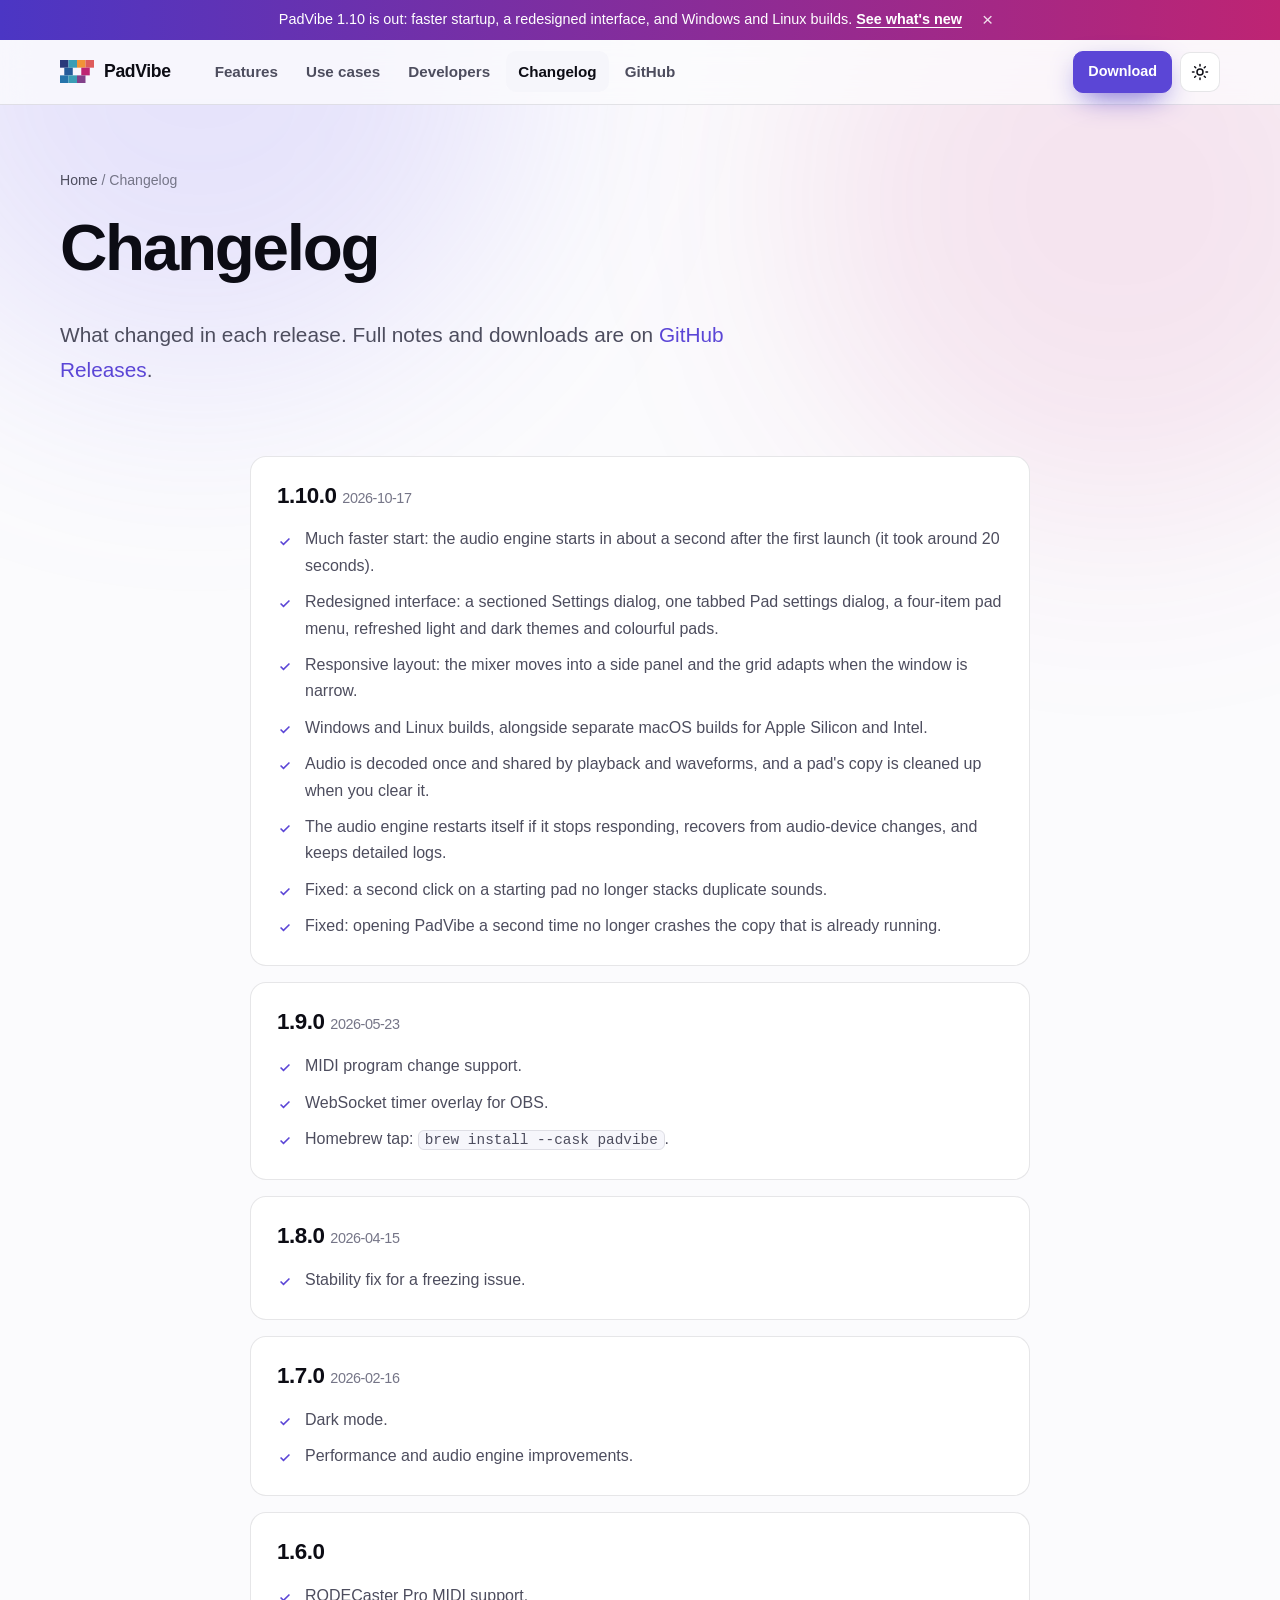
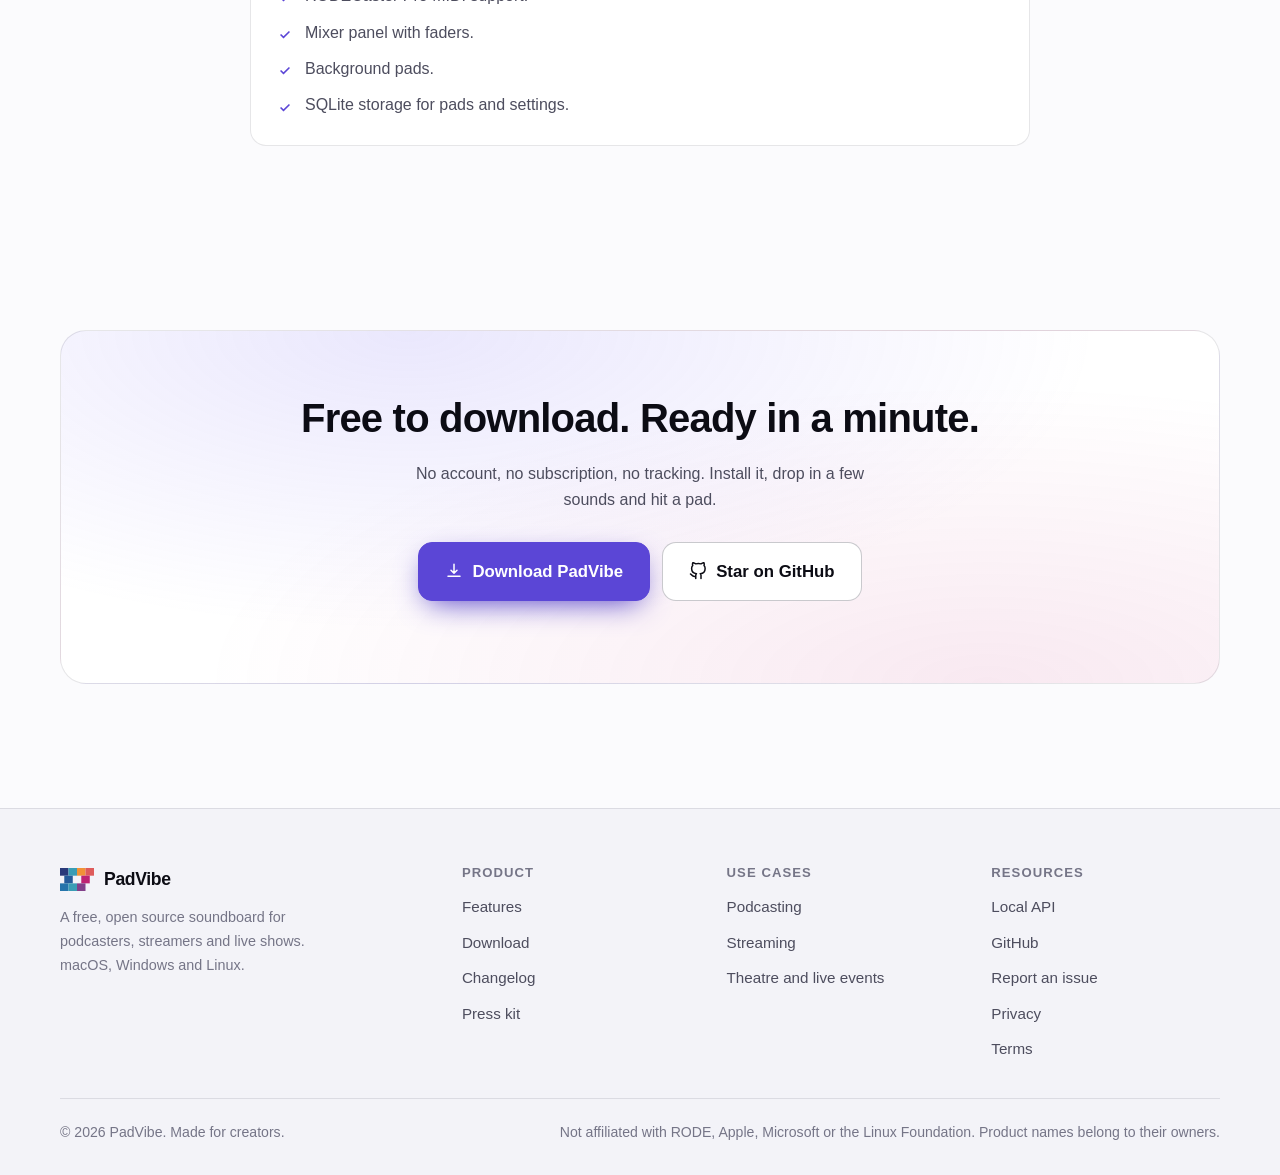
==== changelog/index.html @ 79943503 "feat: rebuild the website to match the app, with SEO, structured data and a launch kit Site - 13 rea" ====
<!doctype html>
<html lang="en" data-theme="dark">
<head>
<meta charset="utf-8">
<meta name="viewport" content="width=device-width, initial-scale=1">
<title>PadVibe Changelog: Release Notes &amp; What&#x27;s New</title>
<meta name="description" content="Release notes for PadVibe: what is new in 1.10 and earlier versions of the free soundboard.">
<meta name="robots" content="index, follow, max-image-preview:large">
<link rel="canonical" href="https://padvibe.pro26.in/changelog/">
<meta name="theme-color" content="#09090b">
<meta name="color-scheme" content="dark light">
<link rel="icon" href="/favicon.ico" sizes="48x48">
<link rel="icon" href="/assets/icons/favicon.svg" type="image/svg+xml">
<link rel="apple-touch-icon" href="/assets/icons/apple-touch-icon.png">
<link rel="manifest" href="/manifest.webmanifest">
<meta property="og:type" content="website">
<meta property="og:site_name" content="PadVibe">
<meta property="og:title" content="PadVibe Changelog: Release Notes &amp; What&#x27;s New">
<meta property="og:description" content="Release notes for PadVibe: what is new in 1.10 and earlier versions of the free soundboard.">
<meta property="og:url" content="https://padvibe.pro26.in/changelog/">
<meta property="og:image" content="https://padvibe.pro26.in/assets/og/default.png">
<meta property="og:image:width" content="1200">
<meta property="og:image:height" content="630">
<meta property="og:image:alt" content="PadVibe: colourful sound pads, mixer faders and level meters">
<meta property="og:locale" content="en_US">
<meta name="twitter:card" content="summary_large_image">
<meta name="twitter:title" content="PadVibe Changelog: Release Notes &amp; What&#x27;s New">
<meta name="twitter:description" content="Release notes for PadVibe: what is new in 1.10 and earlier versions of the free soundboard.">
<meta name="twitter:image" content="https://padvibe.pro26.in/assets/og/default.png">
<script>(function(){var t=null;try{t=localStorage.getItem('pv-theme')}catch(e){}if(!t){t=window.matchMedia&&window.matchMedia('(prefers-color-scheme: light)').matches?'light':'dark'}document.documentElement.setAttribute('data-theme',t)})()</script>
<link rel="preload" href="/assets/site.dc52f754ee.css" as="style">
<link rel="stylesheet" href="/assets/site.dc52f754ee.css">
<script type="application/ld+json">{"@context":"https://schema.org","@type":"BreadcrumbList","itemListElement":[{"@type":"ListItem","position":1,"name":"Home","item":"https://padvibe.pro26.in/"},{"@type":"ListItem","position":2,"name":"Changelog","item":"https://padvibe.pro26.in/changelog/"}]}</script>
</head>
<body>
<div class="glow" aria-hidden="true"></div>
<a class="skip" href="#main">Skip to content</a>
<div class="announce" id="announce" data-id="1.10"><div class="container"><span><span class="long">PadVibe 1.10 is out: faster startup, a redesigned interface, and Windows and Linux builds.</span><span class="short">PadVibe 1.10 is out.</span> <a href="/changelog/">See what's new</a></span><button type="button" aria-label="Dismiss announcement">&times;</button></div></div>
<header class="site-header"><div class="container">
<a class="brand" href="/" aria-label="PadVibe home"><img src="/assets/icons/logo-mark.svg" width="34" height="23" alt="">PadVibe</a>
<nav class="nav" id="nav" aria-label="Main" data-open="false"><a href="/features/">Features</a><a href="/use-cases/">Use cases</a><a href="/developers/">Developers</a><a href="/changelog/" aria-current="page">Changelog</a><a href="https://github.com/shabeer-wms/padvibe" rel="noopener">GitHub</a></nav>
<div class="header-actions">
<a class="btn btn-primary btn-sm" href="/download/">Download</a>
<button class="icon-btn" id="theme-toggle" type="button" aria-label="Toggle light and dark theme"><svg viewBox="0 0 24 24" width="18" height="18" fill="none" stroke="currentColor" stroke-width="2" stroke-linecap="round" stroke-linejoin="round" aria-hidden="true"><circle cx="12" cy="12" r="4"/><path d="M12 2v2m0 16v2M4.900 4.900l1.400 1.400m11.400 11.400 1.400 1.400M2 12h2m16 0h2M4.900 19.100l1.400-1.400M17.700 6.300l1.400-1.400"/></svg></button>
<button class="icon-btn menu-btn" id="menu-btn" type="button" aria-label="Menu" aria-expanded="false" aria-controls="nav"><svg viewBox="0 0 24 24" width="18" height="18" fill="none" stroke="currentColor" stroke-width="2" stroke-linecap="round" stroke-linejoin="round" aria-hidden="true"><path d="M4 6h16M4 12h16M4 18h16"/></svg></button>
</div></div></header>
<main id="main">
<section class="page-hero"><div class="container"><nav class="crumbs" aria-label="Breadcrumb"><a href="/">Home</a> / <span>Changelog</span></nav>
<h1>Changelog</h1><p class="lead">What changed in each release. Full notes and downloads are on <a href="https://github.com/shabeer-wms/padvibe/releases" rel="noopener">GitHub Releases</a>.</p></div></section>
<section class="section" style="padding-top:20px"><div class="narrow"><section class="card" style="margin-bottom:16px"><h2 style="font-size:1.4rem">1.10.0 <span class="fine" style="font-size:0.9rem;font-weight:500">2026-10-17</span></h2><ul class="checks"><li>Much faster start: the audio engine starts in about a second after the first launch (it took around 20 seconds).</li><li>Redesigned interface: a sectioned Settings dialog, one tabbed Pad settings dialog, a four-item pad menu, refreshed light and dark themes and colourful pads.</li><li>Responsive layout: the mixer moves into a side panel and the grid adapts when the window is narrow.</li><li>Windows and Linux builds, alongside separate macOS builds for Apple Silicon and Intel.</li><li>Audio is decoded once and shared by playback and waveforms, and a pad's copy is cleaned up when you clear it.</li><li>The audio engine restarts itself if it stops responding, recovers from audio-device changes, and keeps detailed logs.</li><li>Fixed: a second click on a starting pad no longer stacks duplicate sounds.</li><li>Fixed: opening PadVibe a second time no longer crashes the copy that is already running.</li></ul></section><section class="card" style="margin-bottom:16px"><h2 style="font-size:1.4rem">1.9.0 <span class="fine" style="font-size:0.9rem;font-weight:500">2026-05-23</span></h2><ul class="checks"><li>MIDI program change support.</li><li>WebSocket timer overlay for OBS.</li><li>Homebrew tap: <code>brew install --cask padvibe</code>.</li></ul></section><section class="card" style="margin-bottom:16px"><h2 style="font-size:1.4rem">1.8.0 <span class="fine" style="font-size:0.9rem;font-weight:500">2026-04-15</span></h2><ul class="checks"><li>Stability fix for a freezing issue.</li></ul></section><section class="card" style="margin-bottom:16px"><h2 style="font-size:1.4rem">1.7.0 <span class="fine" style="font-size:0.9rem;font-weight:500">2026-02-16</span></h2><ul class="checks"><li>Dark mode.</li><li>Performance and audio engine improvements.</li></ul></section><section class="card" style="margin-bottom:16px"><h2 style="font-size:1.4rem">1.6.0 <span class="fine" style="font-size:0.9rem;font-weight:500"></span></h2><ul class="checks"><li>RODECaster Pro MIDI support.</li><li>Mixer panel with faders.</li><li>Background pads.</li><li>SQLite storage for pads and settings.</li></ul></section></div></section><section class="section"><div class="container"><div class="cta-band">
<h2>Free to download. Ready in a minute.</h2><p>No account, no subscription, no tracking. Install it, drop in a few sounds and hit a pad.</p>
<div class="cta-row"><a class="btn btn-primary btn-lg" href="/download/"><svg viewBox="0 0 24 24" fill="none" stroke="currentColor" stroke-width="2" stroke-linecap="round" stroke-linejoin="round" aria-hidden="true"><path d="M12 3v12m0 0 4-4m-4 4-4-4M4 19h16"/></svg> Download PadVibe</a><a class="btn btn-lg" href="https://github.com/shabeer-wms/padvibe" rel="noopener"><svg viewBox="0 0 24 24" fill="none" stroke="currentColor" stroke-width="2" stroke-linecap="round" stroke-linejoin="round" aria-hidden="true"><path d="M9 19c-5 1.5-5-2.5-7-3m14 6v-3.87a3.37 3.37 0 0 0-.94-2.61c3.14-.35 6.44-1.54 6.44-7A5.44 5.44 0 0 0 20 4.77 5.07 5.07 0 0 0 19.91 1S18.73.65 16 2.48a13.38 13.38 0 0 0-7 0C6.27.65 5.09 1 5.09 1A5.07 5.07 0 0 0 5 4.77a5.44 5.44 0 0 0-1.5 3.78c0 5.42 3.3 6.61 6.44 7A3.37 3.37 0 0 0 9 18.13V22"/></svg> Star on GitHub</a></div>
</div></div></section>
</main>
<footer class="site-footer"><div class="container">
<div class="footer-grid">
<div><a class="brand" href="/"><img src="/assets/icons/logo-mark.svg" width="34" height="23" alt="">PadVibe</a>
<p class="footer-note">A free, open source soundboard for podcasters, streamers and live shows. macOS, Windows and Linux.</p></div>
<div><h4>Product</h4><ul><li><a href="/features/">Features</a></li><li><a href="/download/">Download</a></li><li><a href="/changelog/">Changelog</a></li><li><a href="/press/">Press kit</a></li></ul></div>
<div><h4>Use cases</h4><ul><li><a href="/use-cases/podcasting/">Podcasting</a></li><li><a href="/use-cases/streaming/">Streaming</a></li><li><a href="/use-cases/theatre/">Theatre and live events</a></li></ul></div>
<div><h4>Resources</h4><ul><li><a href="/developers/">Local API</a></li><li><a href="https://github.com/shabeer-wms/padvibe" rel="noopener">GitHub</a></li><li><a href="https://github.com/shabeer-wms/padvibe/issues" rel="noopener">Report an issue</a></li><li><a href="/privacy/">Privacy</a></li><li><a href="/terms/">Terms</a></li></ul></div>
</div>
<div class="footer-bottom"><span>&copy; <span data-year>2026</span> PadVibe. Made for creators.</span><span>Not affiliated with RODE, Apple, Microsoft or the Linux Foundation. Product names belong to their owners.</span></div>
</div></footer>
<script src="/assets/site.4065edfec7.js" defer></script>
</body>
</html>
---- assets/site.dc52f754ee.css ----
:root{color-scheme:dark;--bg:#09090b;--bg-soft:#0f0f13;--card:#14141a;--card-2:#1a1a22;--border:rgba(255,255,255,0.09);--border-strong:rgba(255,255,255,0.18);--text:#f4f4f6;--muted:#a3a3b2;--faint:#6f6f80;--accent:#9a8cff;--accent-strong:#7c6cf2;--accent-ink:#0b0818;--good:#3ddc84;--shadow:0 30px 80px -30px rgba(0,0,0,0.8);--glow-a:rgba(124,108,242,0.28);--glow-b:rgba(190,36,115,0.2);--p1:#29397a;--p2:#3a9db5;--p3:#f19237;--p4:#de5b5b;--p5:#245b9a;--p6:#be2473;--p7:#2574ab;--p8:#82408a;--radius:16px;--font:-apple-system,BlinkMacSystemFont,"Segoe UI Variable","Segoe UI",Inter,Roboto,"Helvetica Neue",Arial,sans-serif;--mono:ui-monospace,SFMono-Regular,Menlo,Consolas,"Liberation Mono",monospace}:root[data-theme="light"]{color-scheme:light;--bg:#fbfbfd;--bg-soft:#f3f3f8;--card:#ffffff;--card-2:#f6f6fb;--border:rgba(10,10,30,0.1);--border-strong:rgba(10,10,30,0.22);--text:#0c0c14;--muted:#4d4d5e;--faint:#757587;--accent:#5b46d6;--accent-strong:#4b36c4;--accent-ink:#ffffff;--good:#14924d;--shadow:0 30px 70px -35px rgba(30,20,90,0.35);--glow-a:rgba(124,108,242,0.16);--glow-b:rgba(190,36,115,0.1)}*,*::before,*::after{box-sizing:border-box}html{scroll-behavior:smooth;-webkit-text-size-adjust:100%}body{margin:0;background:var(--bg);color:var(--text);font:16px/1.65 var(--font);-webkit-font-smoothing:antialiased;text-rendering:optimizeLegibility}img,svg,video{max-width:100%;height:auto;display:block}a{color:var(--accent);text-decoration:none}a:hover{text-decoration:underline;text-underline-offset:3px}:focus-visible{outline:2px solid var(--accent);outline-offset:3px;border-radius:6px}h1,h2,h3,h4{line-height:1.15;letter-spacing:-0.02em;margin:0 0 0.5em;font-weight:750}h1{font-size:clamp(2.3rem,5.4vw,4.1rem);letter-spacing:-0.035em}h2{font-size:clamp(1.7rem,3.2vw,2.5rem)}h3{font-size:1.15rem;letter-spacing:-0.01em}p{margin:0 0 1em}code,pre,kbd{font-family:var(--mono)}code{font-size:0.9em;background:var(--card-2);border:1px solid var(--border);padding:0.1em 0.4em;border-radius:6px}kbd{font-size:0.85em;background:var(--card-2);border:1px solid var(--border-strong);border-bottom-width:2px;padding:0.05em 0.45em;border-radius:6px}.skip{position:absolute;left:-999px;top:8px;background:var(--accent);color:var(--accent-ink);padding:8px 14px;border-radius:8px;z-index:100}.skip:focus{left:8px}.container{width:min(1160px,100% - 40px);margin-inline:auto}.narrow{width:min(780px,100% - 40px);margin-inline:auto}.glow{position:absolute;inset:0 0 auto 0;height:720px;z-index:-1;overflow:hidden;pointer-events:none}.glow::before,.glow::after{content:"";position:absolute;width:640px;height:640px;border-radius:50%;filter:blur(110px)}.glow::before{left:-120px;top:-260px;background:var(--glow-a)}.glow::after{right:-160px;top:-120px;background:var(--glow-b)}.announce{background:linear-gradient(90deg,var(--accent-strong),#be2473);color:#fff;font-size:0.9rem}.announce .container{display:flex;gap:12px;align-items:center;justify-content:center;padding:8px 0;text-align:center}.announce .short{display:none}.announce a{color:#fff;font-weight:650;text-decoration:underline;text-underline-offset:3px}.announce button{background:none;border:0;color:#fff;font-size:1.2rem;cursor:pointer;line-height:1;padding:2px 8px;opacity:0.85}.site-header{position:sticky;top:0;z-index:50;backdrop-filter:saturate(1.4) blur(14px);background:color-mix(in srgb,var(--bg) 78%,transparent);border-bottom:1px solid var(--border)}.site-header .container{display:flex;align-items:center;gap:20px;height:64px}.brand{display:flex;align-items:center;gap:10px;color:var(--text);font-weight:750;font-size:1.1rem;letter-spacing:-0.02em}.brand:hover{text-decoration:none}.brand img{width:34px;height:auto}.nav{display:flex;align-items:center;gap:4px;margin-left:12px}.nav a{color:var(--muted);padding:8px 12px;border-radius:10px;font-size:0.95rem;font-weight:550}.nav a:hover,.nav a[aria-current="page"]{color:var(--text);background:var(--card-2);text-decoration:none}.header-actions{margin-left:auto;display:flex;align-items:center;gap:8px}.icon-btn{display:inline-grid;place-items:center;width:40px;height:40px;border-radius:10px;border:1px solid var(--border);background:var(--card);color:var(--text);cursor:pointer}.icon-btn:hover{border-color:var(--border-strong)}.menu-btn{display:none}.btn{display:inline-flex;align-items:center;justify-content:center;gap:9px;padding:12px 20px;border-radius:12px;border:1px solid var(--border-strong);background:var(--card);color:var(--text);font-weight:650;font-size:0.98rem;cursor:pointer;transition:transform 0.12s,border-color 0.12s,background 0.12s}.btn:hover{text-decoration:none;border-color:var(--accent);transform:translateY(-1px)}.btn-primary{background:var(--accent);border-color:var(--accent);color:var(--accent-ink);box-shadow:0 10px 30px -10px var(--accent-strong)}.btn-primary:hover{background:var(--accent-strong);border-color:var(--accent-strong);color:#fff}.btn-lg{padding:15px 26px;font-size:1.05rem;border-radius:14px}.btn-sm{padding:8px 14px;font-size:0.9rem;border-radius:10px}.btn svg{width:18px;height:18px}.hero{position:relative;padding:72px 0 40px}.hero-grid{display:grid;grid-template-columns:1.1fr 0.9fr;gap:48px;align-items:center}.eyebrow{display:inline-flex;align-items:center;gap:8px;font-size:0.82rem;font-weight:700;letter-spacing:0.08em;text-transform:uppercase;color:var(--accent);margin-bottom:18px}.pill{display:inline-flex;align-items:center;gap:8px;padding:6px 12px;border-radius:999px;background:var(--card);border:1px solid var(--border);color:var(--muted);font-size:0.85rem;font-weight:550}.pill .dot{width:8px;height:8px;border-radius:50%;background:var(--good);box-shadow:0 0 10px var(--good)}.grad{background:linear-gradient(100deg,var(--accent),#ec6cb4 70%);-webkit-background-clip:text;background-clip:text;color:transparent}.lead{font-size:clamp(1.1rem,1.7vw,1.3rem);color:var(--muted);max-width:40ch}.cta-row{display:flex;flex-wrap:wrap;gap:12px;margin:28px 0 18px}.fine{font-size:0.88rem;color:var(--faint)}.fine a{color:var(--muted)}.padbox{background:linear-gradient(180deg,var(--card),var(--bg-soft));border:1px solid var(--border);border-radius:22px;padding:18px;box-shadow:var(--shadow)}.padbox-head{display:flex;justify-content:space-between;align-items:center;margin-bottom:14px;font-size:0.85rem;color:var(--muted)}.padgrid{display:grid;grid-template-columns:repeat(4,1fr);gap:10px}.pad{position:relative;aspect-ratio:1 / 0.92;border:0;border-radius:14px;color:#fff;font:650 0.82rem/1.2 var(--font);cursor:pointer;padding:10px;display:flex;flex-direction:column;justify-content:space-between;text-align:left;overflow:hidden;transition:transform 0.08s,filter 0.15s;box-shadow:inset 0 -30px 40px -30px rgba(0,0,0,0.35)}.pad:hover{filter:brightness(1.12)}.pad:active,.pad.on{transform:scale(0.95);filter:brightness(1.3);box-shadow:0 0 28px -2px currentColor}.pad kbd{align-self:flex-end;background:rgba(0,0,0,0.28);border-color:rgba(255,255,255,0.25);color:#fff;font-size:0.72rem}.pad .bar{position:absolute;left:0;bottom:0;height:4px;width:0;background:rgba(255,255,255,0.85)}.pad.on .bar{width:100%;transition:width var(--dur,0.8s) linear}.pad-note{margin:12px 2px 0;font-size:0.82rem;color:var(--faint)}.window{border-radius:14px;border:1px solid var(--border-strong);background:var(--card);box-shadow:var(--shadow);overflow:hidden}.window-bar{display:flex;align-items:center;gap:7px;padding:10px 14px;background:var(--card-2);border-bottom:1px solid var(--border)}.window-bar i{width:11px;height:11px;border-radius:50%;background:#ff5f57}.window-bar i:nth-child(2){background:#febc2e}.window-bar i:nth-child(3){background:#28c840}.window-bar span{margin-inline:auto;font-size:0.78rem;color:var(--faint)}.window img{width:100%}.shot-light{display:none}:root[data-theme="light"] .shot-dark{display:none}:root[data-theme="light"] .shot-light{display:block}.hero-shot{margin-top:56px}.section{padding:84px 0}.section.alt{background:var(--bg-soft);border-block:1px solid var(--border)}.section-head{max-width:720px;margin-bottom:44px}.section-head p{color:var(--muted);font-size:1.1rem}.center{text-align:center;margin-inline:auto}.grid{display:grid;gap:18px}.g2{grid-template-columns:repeat(2,1fr)}.g3{grid-template-columns:repeat(3,1fr)}.g4{grid-template-columns:repeat(4,1fr)}.card{background:var(--card);border:1px solid var(--border);border-radius:var(--radius);padding:26px;transition:border-color 0.15s,transform 0.15s}a.card{display:block;color:inherit}a.card:hover,.card.hover:hover{text-decoration:none;border-color:var(--border-strong);transform:translateY(-2px)}.card p{color:var(--muted);margin:0;font-size:0.97rem}.card h3{margin-bottom:8px}.ico{display:grid;place-items:center;width:44px;height:44px;border-radius:12px;margin-bottom:16px;color:#fff}.ico svg{width:22px;height:22px}.more{display:inline-block;margin-top:14px;font-weight:650;font-size:0.95rem}.split{display:grid;grid-template-columns:1fr 1fr;gap:56px;align-items:center}.split.rev>:first-child{order:2}.checks{list-style:none;padding:0;margin:18px 0 0;display:grid;gap:10px}.checks li{position:relative;padding-left:28px;color:var(--muted)}.checks li::before{content:"";position:absolute;left:0;top:0.45em;width:16px;height:16px;border-radius:50%;background:var(--accent);-webkit-mask:url("data:image/svg+xml,%3Csvg xmlns='http://www.w3.org/2000/svg' viewBox='0 0 16 16'%3E%3Cpath d='M6.5 11.5 3 8l1.1-1.1 2.4 2.4 5.4-5.4L13 5z'/%3E%3C/svg%3E") center/contain no-repeat;mask:url("data:image/svg+xml,%3Csvg xmlns='http://www.w3.org/2000/svg' viewBox='0 0 16 16'%3E%3Cpath d='M6.5 11.5 3 8l1.1-1.1 2.4 2.4 5.4-5.4L13 5z'/%3E%3C/svg%3E") center/contain no-repeat}.checks li strong{color:var(--text)}.steps{counter-reset:step;display:grid;grid-template-columns:repeat(3,1fr);gap:18px}.step{position:relative;background:var(--card);border:1px solid var(--border);border-radius:var(--radius);padding:26px}.step::before{counter-increment:step;content:counter(step);display:grid;place-items:center;width:34px;height:34px;border-radius:10px;background:var(--accent);color:var(--accent-ink);font-weight:800;margin-bottom:14px}.step p{color:var(--muted);margin:0}.stats{display:grid;grid-template-columns:repeat(4,1fr);gap:1px;background:var(--border);border:1px solid var(--border);border-radius:var(--radius);overflow:hidden}.stat{background:var(--card);padding:22px}.stat b{display:block;font-size:1.5rem;letter-spacing:-0.02em}.stat span{color:var(--muted);font-size:0.9rem}pre{margin:0;padding:18px 20px;background:#0b0b10;color:#e7e7f2;border:1px solid var(--border);border-radius:14px;overflow-x:auto;font-size:0.88rem;line-height:1.6}:root[data-theme="light"] pre{background:#14141d}.codewrap{position:relative}.copy{position:absolute;top:10px;right:10px;background:rgba(255,255,255,0.08);color:#cfcfe0;border:1px solid rgba(255,255,255,0.15);border-radius:8px;padding:4px 10px;font-size:0.78rem;cursor:pointer}.copy:hover{background:rgba(255,255,255,0.16)}.tok-k{color:#9fb3ff}.tok-s{color:#8fe3a8}.tok-c{color:#7c7c92}.tok-n{color:#ffb86c}.table-wrap{overflow-x:auto;border:1px solid var(--border);border-radius:var(--radius)}table{width:100%;border-collapse:collapse;font-size:0.95rem}th,td{text-align:left;padding:12px 16px;border-bottom:1px solid var(--border);vertical-align:top}th{font-size:0.8rem;text-transform:uppercase;letter-spacing:0.06em;color:var(--faint);background:var(--card-2)}tr:last-child td{border-bottom:0}.faq{display:grid;gap:10px}details{background:var(--card);border:1px solid var(--border);border-radius:14px}summary{cursor:pointer;padding:18px 22px;font-weight:650;list-style:none;display:flex;justify-content:space-between;gap:16px}summary::-webkit-details-marker{display:none}summary::after{content:"+";font-size:1.4rem;line-height:1;color:var(--accent)}details[open] summary::after{content:"–"}details>div{padding:0 22px 20px;color:var(--muted)}details>div p:last-child{margin-bottom:0}.os-card{text-align:left}.os-card .btn{margin-top:16px;width:100%}.os-card .alt{display:block;margin-top:10px;font-size:0.88rem;color:var(--muted)}.os-card.rec{border-color:var(--accent);box-shadow:0 0 0 1px var(--accent) inset}.tag{display:inline-block;font-size:0.72rem;font-weight:700;padding:3px 9px;border-radius:999px;background:var(--accent);color:var(--accent-ink);margin-left:8px;vertical-align:middle}.cta-band{text-align:center;padding:64px 28px;border-radius:26px;border:1px solid var(--border);background:radial-gradient(ellipse at 30% 0%,var(--glow-a),transparent 60%),radial-gradient(ellipse at 80% 100%,var(--glow-b),transparent 60%),var(--card)}.cta-band p{color:var(--muted);max-width:52ch;margin-inline:auto}.cta-band .cta-row{justify-content:center}.crumbs{font-size:0.88rem;color:var(--faint);margin-bottom:18px}.crumbs a{color:var(--muted)}.page-hero{padding:64px 0 28px;position:relative}.page-hero p.lead{max-width:60ch}.prose h2{margin-top:1.8em;font-size:1.6rem}.prose h3{margin-top:1.4em}.prose p,.prose li{color:var(--muted)}.prose ul,.prose ol{padding-left:1.3em}.prose strong{color:var(--text)}.callout{border:1px solid var(--border-strong);border-left:4px solid var(--accent);background:var(--card);border-radius:12px;padding:16px 20px;margin:20px 0;color:var(--muted)}.callout strong{color:var(--text)}.callout.warn{border-left-color:#f5a524}.site-footer{border-top:1px solid var(--border);background:var(--bg-soft);padding:56px 0 30px;margin-top:40px}.footer-grid{display:grid;grid-template-columns:1.6fr repeat(3,1fr);gap:36px}.site-footer h4{font-size:0.82rem;text-transform:uppercase;letter-spacing:0.08em;color:var(--faint);margin-bottom:14px}.site-footer ul{list-style:none;padding:0;margin:0;display:grid;gap:9px}.site-footer li a{color:var(--muted);font-size:0.95rem}.site-footer li a:hover{color:var(--text)}.footer-note{color:var(--faint);font-size:0.9rem;max-width:34ch;margin-top:12px}.footer-bottom{display:flex;flex-wrap:wrap;gap:12px 24px;justify-content:space-between;border-top:1px solid var(--border);margin-top:36px;padding-top:22px;color:var(--faint);font-size:0.88rem}@media (max-width:960px){.hero-grid,.split{grid-template-columns:1fr;gap:36px}.split.rev>:first-child{order:0}.g3,.steps{grid-template-columns:1fr 1fr}.g4,.stats{grid-template-columns:1fr 1fr}.footer-grid{grid-template-columns:1fr 1fr}.lead{max-width:none}}@media (max-width:760px){.menu-btn{display:inline-grid}.nav{position:absolute;left:0;right:0;top:64px;flex-direction:column;align-items:stretch;margin:0;padding:12px 20px 20px;background:var(--bg);border-bottom:1px solid var(--border);display:none}.nav[data-open="true"]{display:flex}.nav a{padding:12px;font-size:1.05rem}.header-actions .btn{display:none}.g2,.g3,.steps{grid-template-columns:1fr}.section{padding:60px 0}.hero{padding-top:44px}}@media (max-width:520px){.announce .long{display:none}.announce .short{display:inline}.cta-row .btn{flex:1 1 100%}.padgrid{gap:8px}.footer-grid{grid-template-columns:1fr}.stats{grid-template-columns:1fr}}@media (prefers-reduced-motion:reduce){html{scroll-behavior:auto}*,*::before,*::after{transition:none !important;animation:none !important}}@media print{.site-header,.announce,.site-footer,.glow{display:none}}
---- assets/site.dc52f754ee.css ----
:root{color-scheme:dark;--bg:#09090b;--bg-soft:#0f0f13;--card:#14141a;--card-2:#1a1a22;--border:rgba(255,255,255,0.09);--border-strong:rgba(255,255,255,0.18);--text:#f4f4f6;--muted:#a3a3b2;--faint:#6f6f80;--accent:#9a8cff;--accent-strong:#7c6cf2;--accent-ink:#0b0818;--good:#3ddc84;--shadow:0 30px 80px -30px rgba(0,0,0,0.8);--glow-a:rgba(124,108,242,0.28);--glow-b:rgba(190,36,115,0.2);--p1:#29397a;--p2:#3a9db5;--p3:#f19237;--p4:#de5b5b;--p5:#245b9a;--p6:#be2473;--p7:#2574ab;--p8:#82408a;--radius:16px;--font:-apple-system,BlinkMacSystemFont,"Segoe UI Variable","Segoe UI",Inter,Roboto,"Helvetica Neue",Arial,sans-serif;--mono:ui-monospace,SFMono-Regular,Menlo,Consolas,"Liberation Mono",monospace}:root[data-theme="light"]{color-scheme:light;--bg:#fbfbfd;--bg-soft:#f3f3f8;--card:#ffffff;--card-2:#f6f6fb;--border:rgba(10,10,30,0.1);--border-strong:rgba(10,10,30,0.22);--text:#0c0c14;--muted:#4d4d5e;--faint:#757587;--accent:#5b46d6;--accent-strong:#4b36c4;--accent-ink:#ffffff;--good:#14924d;--shadow:0 30px 70px -35px rgba(30,20,90,0.35);--glow-a:rgba(124,108,242,0.16);--glow-b:rgba(190,36,115,0.1)}*,*::before,*::after{box-sizing:border-box}html{scroll-behavior:smooth;-webkit-text-size-adjust:100%}body{margin:0;background:var(--bg);color:var(--text);font:16px/1.65 var(--font);-webkit-font-smoothing:antialiased;text-rendering:optimizeLegibility}img,svg,video{max-width:100%;height:auto;display:block}a{color:var(--accent);text-decoration:none}a:hover{text-decoration:underline;text-underline-offset:3px}:focus-visible{outline:2px solid var(--accent);outline-offset:3px;border-radius:6px}h1,h2,h3,h4{line-height:1.15;letter-spacing:-0.02em;margin:0 0 0.5em;font-weight:750}h1{font-size:clamp(2.3rem,5.4vw,4.1rem);letter-spacing:-0.035em}h2{font-size:clamp(1.7rem,3.2vw,2.5rem)}h3{font-size:1.15rem;letter-spacing:-0.01em}p{margin:0 0 1em}code,pre,kbd{font-family:var(--mono)}code{font-size:0.9em;background:var(--card-2);border:1px solid var(--border);padding:0.1em 0.4em;border-radius:6px}kbd{font-size:0.85em;background:var(--card-2);border:1px solid var(--border-strong);border-bottom-width:2px;padding:0.05em 0.45em;border-radius:6px}.skip{position:absolute;left:-999px;top:8px;background:var(--accent);color:var(--accent-ink);padding:8px 14px;border-radius:8px;z-index:100}.skip:focus{left:8px}.container{width:min(1160px,100% - 40px);margin-inline:auto}.narrow{width:min(780px,100% - 40px);margin-inline:auto}.glow{position:absolute;inset:0 0 auto 0;height:720px;z-index:-1;overflow:hidden;pointer-events:none}.glow::before,.glow::after{content:"";position:absolute;width:640px;height:640px;border-radius:50%;filter:blur(110px)}.glow::before{left:-120px;top:-260px;background:var(--glow-a)}.glow::after{right:-160px;top:-120px;background:var(--glow-b)}.announce{background:linear-gradient(90deg,var(--accent-strong),#be2473);color:#fff;font-size:0.9rem}.announce .container{display:flex;gap:12px;align-items:center;justify-content:center;padding:8px 0;text-align:center}.announce .short{display:none}.announce a{color:#fff;font-weight:650;text-decoration:underline;text-underline-offset:3px}.announce button{background:none;border:0;color:#fff;font-size:1.2rem;cursor:pointer;line-height:1;padding:2px 8px;opacity:0.85}.site-header{position:sticky;top:0;z-index:50;backdrop-filter:saturate(1.4) blur(14px);background:color-mix(in srgb,var(--bg) 78%,transparent);border-bottom:1px solid var(--border)}.site-header .container{display:flex;align-items:center;gap:20px;height:64px}.brand{display:flex;align-items:center;gap:10px;color:var(--text);font-weight:750;font-size:1.1rem;letter-spacing:-0.02em}.brand:hover{text-decoration:none}.brand img{width:34px;height:auto}.nav{display:flex;align-items:center;gap:4px;margin-left:12px}.nav a{color:var(--muted);padding:8px 12px;border-radius:10px;font-size:0.95rem;font-weight:550}.nav a:hover,.nav a[aria-current="page"]{color:var(--text);background:var(--card-2);text-decoration:none}.header-actions{margin-left:auto;display:flex;align-items:center;gap:8px}.icon-btn{display:inline-grid;place-items:center;width:40px;height:40px;border-radius:10px;border:1px solid var(--border);background:var(--card);color:var(--text);cursor:pointer}.icon-btn:hover{border-color:var(--border-strong)}.menu-btn{display:none}.btn{display:inline-flex;align-items:center;justify-content:center;gap:9px;padding:12px 20px;border-radius:12px;border:1px solid var(--border-strong);background:var(--card);color:var(--text);font-weight:650;font-size:0.98rem;cursor:pointer;transition:transform 0.12s,border-color 0.12s,background 0.12s}.btn:hover{text-decoration:none;border-color:var(--accent);transform:translateY(-1px)}.btn-primary{background:var(--accent);border-color:var(--accent);color:var(--accent-ink);box-shadow:0 10px 30px -10px var(--accent-strong)}.btn-primary:hover{background:var(--accent-strong);border-color:var(--accent-strong);color:#fff}.btn-lg{padding:15px 26px;font-size:1.05rem;border-radius:14px}.btn-sm{padding:8px 14px;font-size:0.9rem;border-radius:10px}.btn svg{width:18px;height:18px}.hero{position:relative;padding:72px 0 40px}.hero-grid{display:grid;grid-template-columns:1.1fr 0.9fr;gap:48px;align-items:center}.eyebrow{display:inline-flex;align-items:center;gap:8px;font-size:0.82rem;font-weight:700;letter-spacing:0.08em;text-transform:uppercase;color:var(--accent);margin-bottom:18px}.pill{display:inline-flex;align-items:center;gap:8px;padding:6px 12px;border-radius:999px;background:var(--card);border:1px solid var(--border);color:var(--muted);font-size:0.85rem;font-weight:550}.pill .dot{width:8px;height:8px;border-radius:50%;background:var(--good);box-shadow:0 0 10px var(--good)}.grad{background:linear-gradient(100deg,var(--accent),#ec6cb4 70%);-webkit-background-clip:text;background-clip:text;color:transparent}.lead{font-size:clamp(1.1rem,1.7vw,1.3rem);color:var(--muted);max-width:40ch}.cta-row{display:flex;flex-wrap:wrap;gap:12px;margin:28px 0 18px}.fine{font-size:0.88rem;color:var(--faint)}.fine a{color:var(--muted)}.padbox{background:linear-gradient(180deg,var(--card),var(--bg-soft));border:1px solid var(--border);border-radius:22px;padding:18px;box-shadow:var(--shadow)}.padbox-head{display:flex;justify-content:space-between;align-items:center;margin-bottom:14px;font-size:0.85rem;color:var(--muted)}.padgrid{display:grid;grid-template-columns:repeat(4,1fr);gap:10px}.pad{position:relative;aspect-ratio:1 / 0.92;border:0;border-radius:14px;color:#fff;font:650 0.82rem/1.2 var(--font);cursor:pointer;padding:10px;display:flex;flex-direction:column;justify-content:space-between;text-align:left;overflow:hidden;transition:transform 0.08s,filter 0.15s;box-shadow:inset 0 -30px 40px -30px rgba(0,0,0,0.35)}.pad:hover{filter:brightness(1.12)}.pad:active,.pad.on{transform:scale(0.95);filter:brightness(1.3);box-shadow:0 0 28px -2px currentColor}.pad kbd{align-self:flex-end;background:rgba(0,0,0,0.28);border-color:rgba(255,255,255,0.25);color:#fff;font-size:0.72rem}.pad .bar{position:absolute;left:0;bottom:0;height:4px;width:0;background:rgba(255,255,255,0.85)}.pad.on .bar{width:100%;transition:width var(--dur,0.8s) linear}.pad-note{margin:12px 2px 0;font-size:0.82rem;color:var(--faint)}.window{border-radius:14px;border:1px solid var(--border-strong);background:var(--card);box-shadow:var(--shadow);overflow:hidden}.window-bar{display:flex;align-items:center;gap:7px;padding:10px 14px;background:var(--card-2);border-bottom:1px solid var(--border)}.window-bar i{width:11px;height:11px;border-radius:50%;background:#ff5f57}.window-bar i:nth-child(2){background:#febc2e}.window-bar i:nth-child(3){background:#28c840}.window-bar span{margin-inline:auto;font-size:0.78rem;color:var(--faint)}.window img{width:100%}.shot-light{display:none}:root[data-theme="light"] .shot-dark{display:none}:root[data-theme="light"] .shot-light{display:block}.hero-shot{margin-top:56px}.section{padding:84px 0}.section.alt{background:var(--bg-soft);border-block:1px solid var(--border)}.section-head{max-width:720px;margin-bottom:44px}.section-head p{color:var(--muted);font-size:1.1rem}.center{text-align:center;margin-inline:auto}.grid{display:grid;gap:18px}.g2{grid-template-columns:repeat(2,1fr)}.g3{grid-template-columns:repeat(3,1fr)}.g4{grid-template-columns:repeat(4,1fr)}.card{background:var(--card);border:1px solid var(--border);border-radius:var(--radius);padding:26px;transition:border-color 0.15s,transform 0.15s}a.card{display:block;color:inherit}a.card:hover,.card.hover:hover{text-decoration:none;border-color:var(--border-strong);transform:translateY(-2px)}.card p{color:var(--muted);margin:0;font-size:0.97rem}.card h3{margin-bottom:8px}.ico{display:grid;place-items:center;width:44px;height:44px;border-radius:12px;margin-bottom:16px;color:#fff}.ico svg{width:22px;height:22px}.more{display:inline-block;margin-top:14px;font-weight:650;font-size:0.95rem}.split{display:grid;grid-template-columns:1fr 1fr;gap:56px;align-items:center}.split.rev>:first-child{order:2}.checks{list-style:none;padding:0;margin:18px 0 0;display:grid;gap:10px}.checks li{position:relative;padding-left:28px;color:var(--muted)}.checks li::before{content:"";position:absolute;left:0;top:0.45em;width:16px;height:16px;border-radius:50%;background:var(--accent);-webkit-mask:url("data:image/svg+xml,%3Csvg xmlns='http://www.w3.org/2000/svg' viewBox='0 0 16 16'%3E%3Cpath d='M6.5 11.5 3 8l1.1-1.1 2.4 2.4 5.4-5.4L13 5z'/%3E%3C/svg%3E") center/contain no-repeat;mask:url("data:image/svg+xml,%3Csvg xmlns='http://www.w3.org/2000/svg' viewBox='0 0 16 16'%3E%3Cpath d='M6.5 11.5 3 8l1.1-1.1 2.4 2.4 5.4-5.4L13 5z'/%3E%3C/svg%3E") center/contain no-repeat}.checks li strong{color:var(--text)}.steps{counter-reset:step;display:grid;grid-template-columns:repeat(3,1fr);gap:18px}.step{position:relative;background:var(--card);border:1px solid var(--border);border-radius:var(--radius);padding:26px}.step::before{counter-increment:step;content:counter(step);display:grid;place-items:center;width:34px;height:34px;border-radius:10px;background:var(--accent);color:var(--accent-ink);font-weight:800;margin-bottom:14px}.step p{color:var(--muted);margin:0}.stats{display:grid;grid-template-columns:repeat(4,1fr);gap:1px;background:var(--border);border:1px solid var(--border);border-radius:var(--radius);overflow:hidden}.stat{background:var(--card);padding:22px}.stat b{display:block;font-size:1.5rem;letter-spacing:-0.02em}.stat span{color:var(--muted);font-size:0.9rem}pre{margin:0;padding:18px 20px;background:#0b0b10;color:#e7e7f2;border:1px solid var(--border);border-radius:14px;overflow-x:auto;font-size:0.88rem;line-height:1.6}:root[data-theme="light"] pre{background:#14141d}.codewrap{position:relative}.copy{position:absolute;top:10px;right:10px;background:rgba(255,255,255,0.08);color:#cfcfe0;border:1px solid rgba(255,255,255,0.15);border-radius:8px;padding:4px 10px;font-size:0.78rem;cursor:pointer}.copy:hover{background:rgba(255,255,255,0.16)}.tok-k{color:#9fb3ff}.tok-s{color:#8fe3a8}.tok-c{color:#7c7c92}.tok-n{color:#ffb86c}.table-wrap{overflow-x:auto;border:1px solid var(--border);border-radius:var(--radius)}table{width:100%;border-collapse:collapse;font-size:0.95rem}th,td{text-align:left;padding:12px 16px;border-bottom:1px solid var(--border);vertical-align:top}th{font-size:0.8rem;text-transform:uppercase;letter-spacing:0.06em;color:var(--faint);background:var(--card-2)}tr:last-child td{border-bottom:0}.faq{display:grid;gap:10px}details{background:var(--card);border:1px solid var(--border);border-radius:14px}summary{cursor:pointer;padding:18px 22px;font-weight:650;list-style:none;display:flex;justify-content:space-between;gap:16px}summary::-webkit-details-marker{display:none}summary::after{content:"+";font-size:1.4rem;line-height:1;color:var(--accent)}details[open] summary::after{content:"–"}details>div{padding:0 22px 20px;color:var(--muted)}details>div p:last-child{margin-bottom:0}.os-card{text-align:left}.os-card .btn{margin-top:16px;width:100%}.os-card .alt{display:block;margin-top:10px;font-size:0.88rem;color:var(--muted)}.os-card.rec{border-color:var(--accent);box-shadow:0 0 0 1px var(--accent) inset}.tag{display:inline-block;font-size:0.72rem;font-weight:700;padding:3px 9px;border-radius:999px;background:var(--accent);color:var(--accent-ink);margin-left:8px;vertical-align:middle}.cta-band{text-align:center;padding:64px 28px;border-radius:26px;border:1px solid var(--border);background:radial-gradient(ellipse at 30% 0%,var(--glow-a),transparent 60%),radial-gradient(ellipse at 80% 100%,var(--glow-b),transparent 60%),var(--card)}.cta-band p{color:var(--muted);max-width:52ch;margin-inline:auto}.cta-band .cta-row{justify-content:center}.crumbs{font-size:0.88rem;color:var(--faint);margin-bottom:18px}.crumbs a{color:var(--muted)}.page-hero{padding:64px 0 28px;position:relative}.page-hero p.lead{max-width:60ch}.prose h2{margin-top:1.8em;font-size:1.6rem}.prose h3{margin-top:1.4em}.prose p,.prose li{color:var(--muted)}.prose ul,.prose ol{padding-left:1.3em}.prose strong{color:var(--text)}.callout{border:1px solid var(--border-strong);border-left:4px solid var(--accent);background:var(--card);border-radius:12px;padding:16px 20px;margin:20px 0;color:var(--muted)}.callout strong{color:var(--text)}.callout.warn{border-left-color:#f5a524}.site-footer{border-top:1px solid var(--border);background:var(--bg-soft);padding:56px 0 30px;margin-top:40px}.footer-grid{display:grid;grid-template-columns:1.6fr repeat(3,1fr);gap:36px}.site-footer h4{font-size:0.82rem;text-transform:uppercase;letter-spacing:0.08em;color:var(--faint);margin-bottom:14px}.site-footer ul{list-style:none;padding:0;margin:0;display:grid;gap:9px}.site-footer li a{color:var(--muted);font-size:0.95rem}.site-footer li a:hover{color:var(--text)}.footer-note{color:var(--faint);font-size:0.9rem;max-width:34ch;margin-top:12px}.footer-bottom{display:flex;flex-wrap:wrap;gap:12px 24px;justify-content:space-between;border-top:1px solid var(--border);margin-top:36px;padding-top:22px;color:var(--faint);font-size:0.88rem}@media (max-width:960px){.hero-grid,.split{grid-template-columns:1fr;gap:36px}.split.rev>:first-child{order:0}.g3,.steps{grid-template-columns:1fr 1fr}.g4,.stats{grid-template-columns:1fr 1fr}.footer-grid{grid-template-columns:1fr 1fr}.lead{max-width:none}}@media (max-width:760px){.menu-btn{display:inline-grid}.nav{position:absolute;left:0;right:0;top:64px;flex-direction:column;align-items:stretch;margin:0;padding:12px 20px 20px;background:var(--bg);border-bottom:1px solid var(--border);display:none}.nav[data-open="true"]{display:flex}.nav a{padding:12px;font-size:1.05rem}.header-actions .btn{display:none}.g2,.g3,.steps{grid-template-columns:1fr}.section{padding:60px 0}.hero{padding-top:44px}}@media (max-width:520px){.announce .long{display:none}.announce .short{display:inline}.cta-row .btn{flex:1 1 100%}.padgrid{gap:8px}.footer-grid{grid-template-columns:1fr}.stats{grid-template-columns:1fr}}@media (prefers-reduced-motion:reduce){html{scroll-behavior:auto}*,*::before,*::after{transition:none !important;animation:none !important}}@media print{.site-header,.announce,.site-footer,.glow{display:none}}
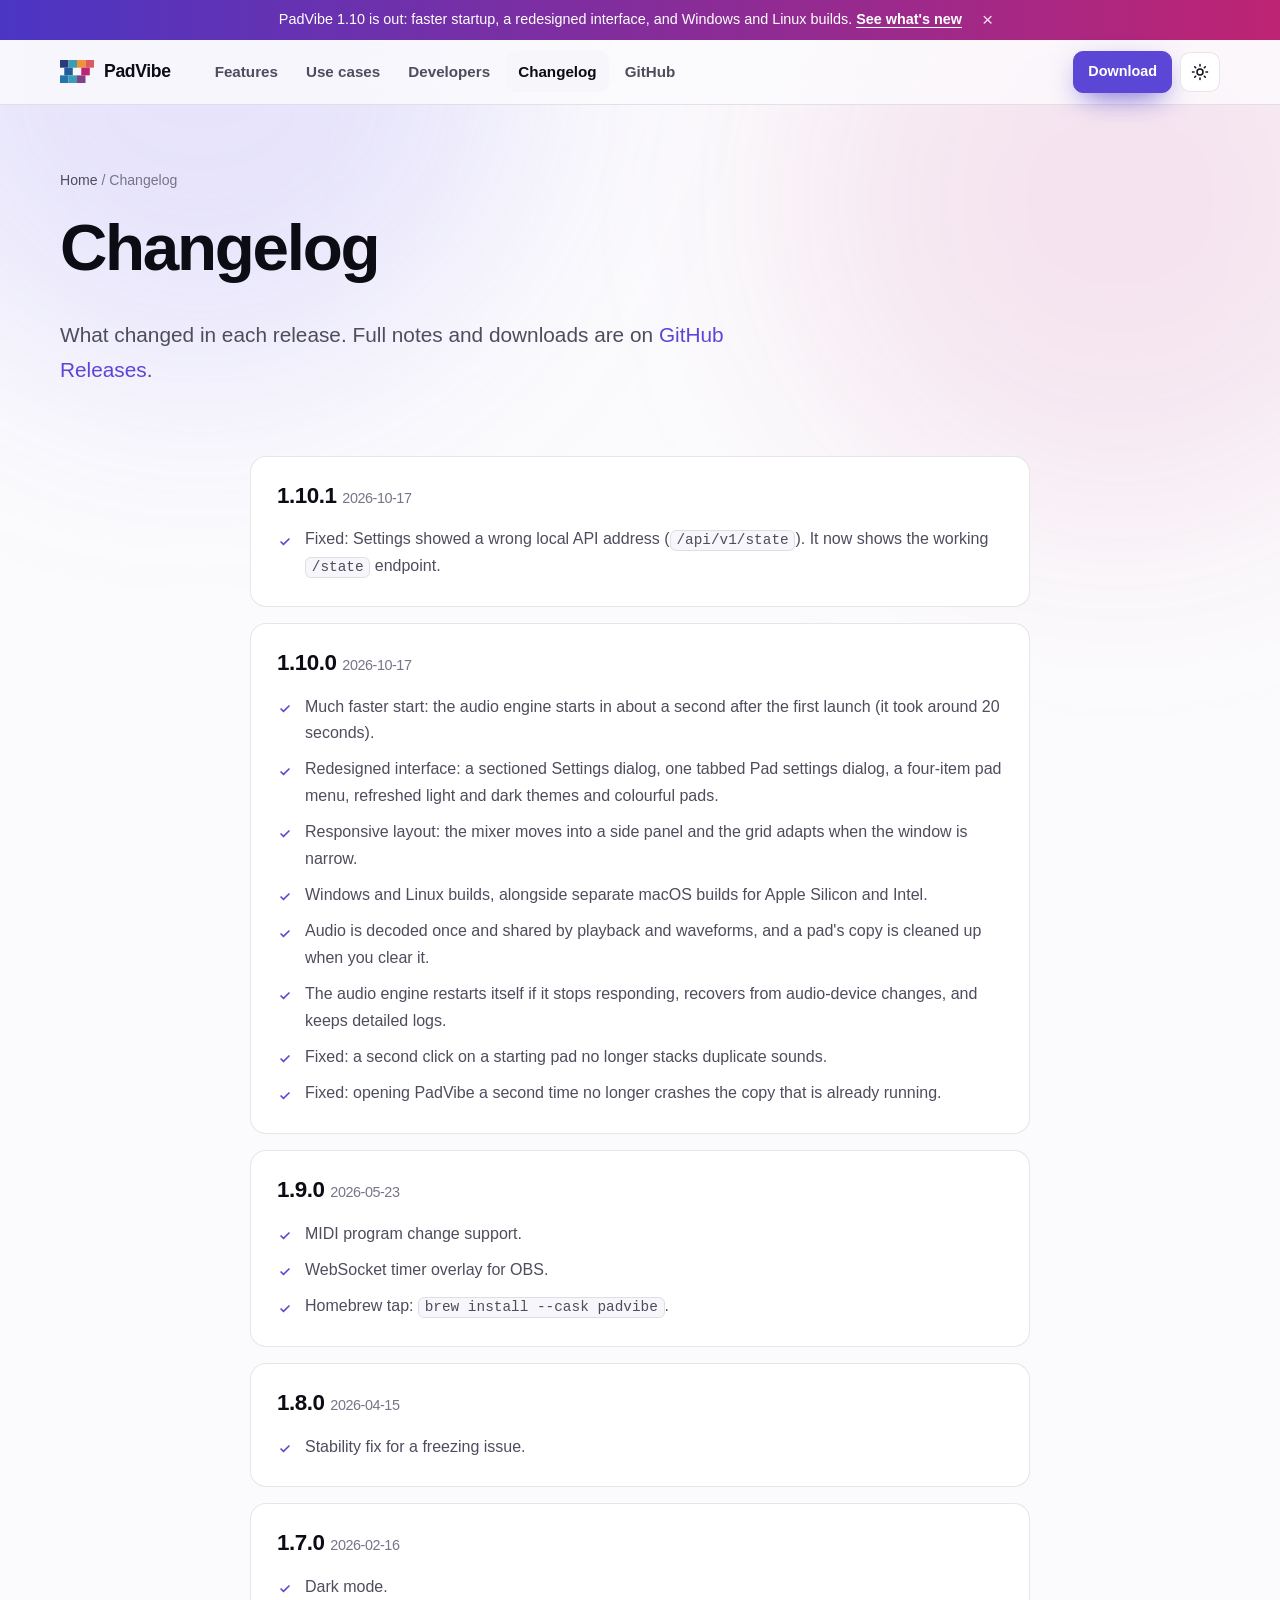
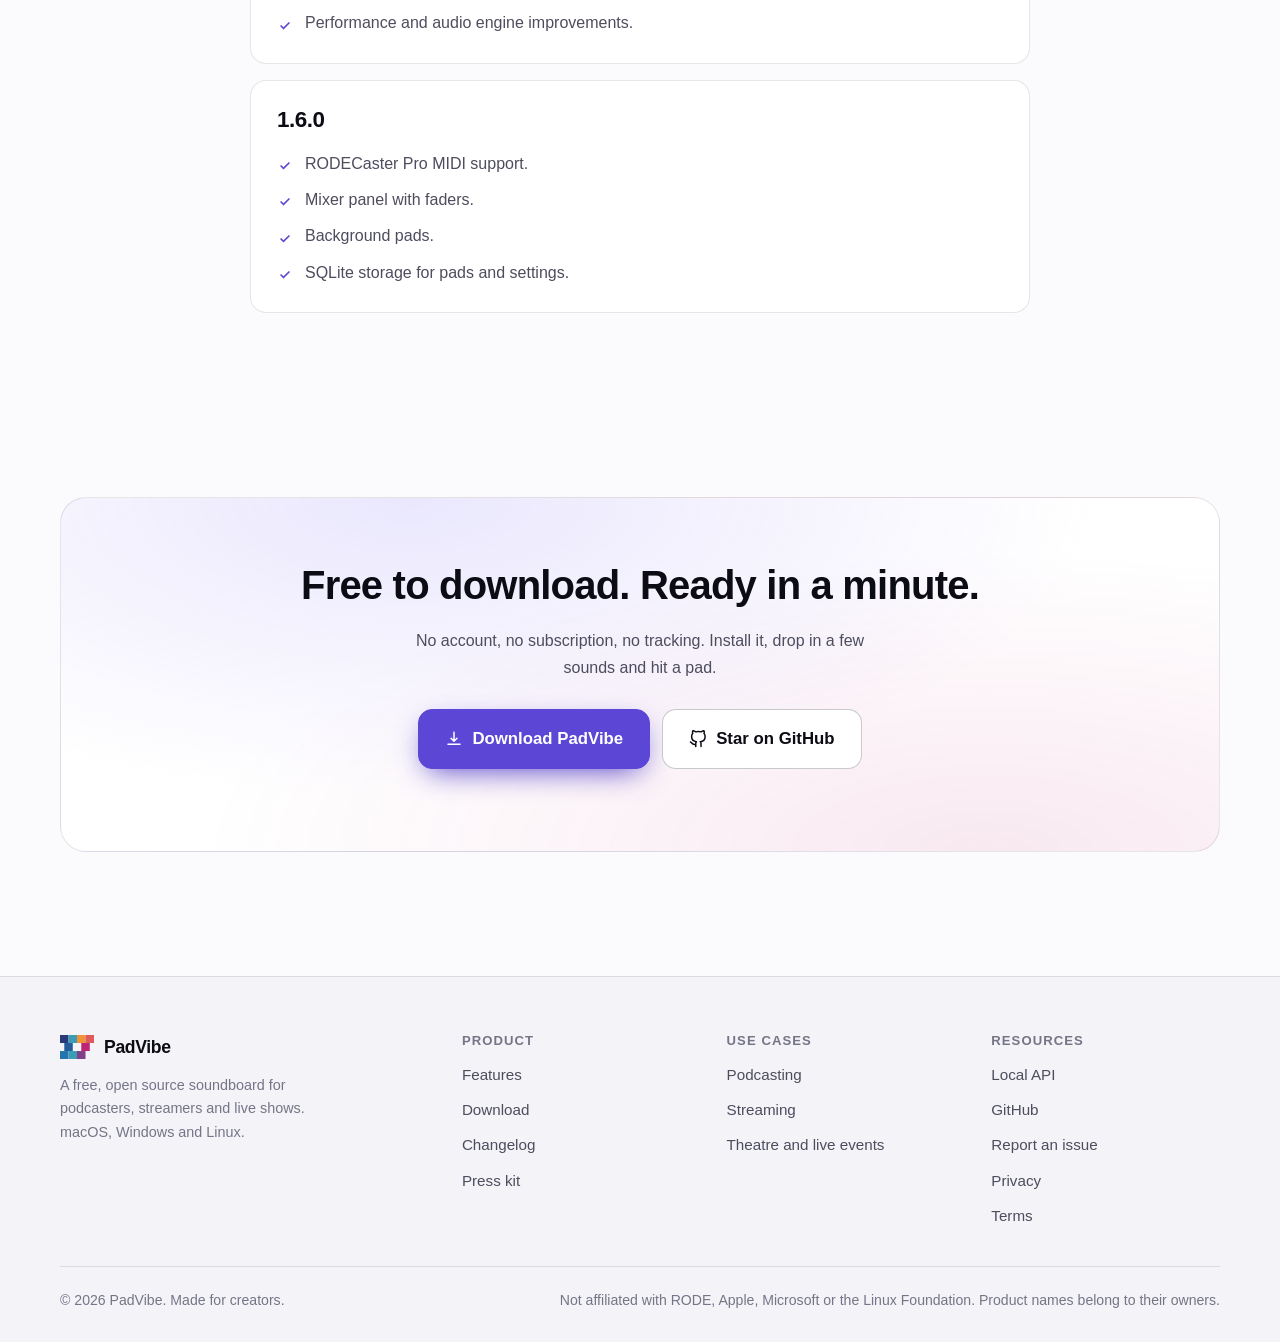
==== commit fec9b2a0: "changelog: 1.10.1 Co-Authored-By: Claude Sonnet 5.5 <noreply@anthropic.com>" ====
--- a/changelog/index.html
+++ b/changelog/index.html
@@ -47,7 +47,7 @@
 <main id="main">
 <section class="page-hero"><div class="container"><nav class="crumbs" aria-label="Breadcrumb"><a href="/">Home</a> / <span>Changelog</span></nav>
 <h1>Changelog</h1><p class="lead">What changed in each release. Full notes and downloads are on <a href="https://github.com/shabeer-wms/padvibe/releases" rel="noopener">GitHub Releases</a>.</p></div></section>
-<section class="section" style="padding-top:20px"><div class="narrow"><section class="card" style="margin-bottom:16px"><h2 style="font-size:1.4rem">1.10.0 <span class="fine" style="font-size:0.9rem;font-weight:500">2026-10-17</span></h2><ul class="checks"><li>Much faster start: the audio engine starts in about a second after the first launch (it took around 20 seconds).</li><li>Redesigned interface: a sectioned Settings dialog, one tabbed Pad settings dialog, a four-item pad menu, refreshed light and dark themes and colourful pads.</li><li>Responsive layout: the mixer moves into a side panel and the grid adapts when the window is narrow.</li><li>Windows and Linux builds, alongside separate macOS builds for Apple Silicon and Intel.</li><li>Audio is decoded once and shared by playback and waveforms, and a pad's copy is cleaned up when you clear it.</li><li>The audio engine restarts itself if it stops responding, recovers from audio-device changes, and keeps detailed logs.</li><li>Fixed: a second click on a starting pad no longer stacks duplicate sounds.</li><li>Fixed: opening PadVibe a second time no longer crashes the copy that is already running.</li></ul></section><section class="card" style="margin-bottom:16px"><h2 style="font-size:1.4rem">1.9.0 <span class="fine" style="font-size:0.9rem;font-weight:500">2026-05-23</span></h2><ul class="checks"><li>MIDI program change support.</li><li>WebSocket timer overlay for OBS.</li><li>Homebrew tap: <code>brew install --cask padvibe</code>.</li></ul></section><section class="card" style="margin-bottom:16px"><h2 style="font-size:1.4rem">1.8.0 <span class="fine" style="font-size:0.9rem;font-weight:500">2026-04-15</span></h2><ul class="checks"><li>Stability fix for a freezing issue.</li></ul></section><section class="card" style="margin-bottom:16px"><h2 style="font-size:1.4rem">1.7.0 <span class="fine" style="font-size:0.9rem;font-weight:500">2026-02-16</span></h2><ul class="checks"><li>Dark mode.</li><li>Performance and audio engine improvements.</li></ul></section><section class="card" style="margin-bottom:16px"><h2 style="font-size:1.4rem">1.6.0 <span class="fine" style="font-size:0.9rem;font-weight:500"></span></h2><ul class="checks"><li>RODECaster Pro MIDI support.</li><li>Mixer panel with faders.</li><li>Background pads.</li><li>SQLite storage for pads and settings.</li></ul></section></div></section><section class="section"><div class="container"><div class="cta-band">
+<section class="section" style="padding-top:20px"><div class="narrow"><section class="card" style="margin-bottom:16px"><h2 style="font-size:1.4rem">1.10.1 <span class="fine" style="font-size:0.9rem;font-weight:500">2026-10-17</span></h2><ul class="checks"><li>Fixed: Settings showed a wrong local API address (<code>/api/v1/state</code>). It now shows the working <code>/state</code> endpoint.</li></ul></section><section class="card" style="margin-bottom:16px"><h2 style="font-size:1.4rem">1.10.0 <span class="fine" style="font-size:0.9rem;font-weight:500">2026-10-17</span></h2><ul class="checks"><li>Much faster start: the audio engine starts in about a second after the first launch (it took around 20 seconds).</li><li>Redesigned interface: a sectioned Settings dialog, one tabbed Pad settings dialog, a four-item pad menu, refreshed light and dark themes and colourful pads.</li><li>Responsive layout: the mixer moves into a side panel and the grid adapts when the window is narrow.</li><li>Windows and Linux builds, alongside separate macOS builds for Apple Silicon and Intel.</li><li>Audio is decoded once and shared by playback and waveforms, and a pad's copy is cleaned up when you clear it.</li><li>The audio engine restarts itself if it stops responding, recovers from audio-device changes, and keeps detailed logs.</li><li>Fixed: a second click on a starting pad no longer stacks duplicate sounds.</li><li>Fixed: opening PadVibe a second time no longer crashes the copy that is already running.</li></ul></section><section class="card" style="margin-bottom:16px"><h2 style="font-size:1.4rem">1.9.0 <span class="fine" style="font-size:0.9rem;font-weight:500">2026-05-23</span></h2><ul class="checks"><li>MIDI program change support.</li><li>WebSocket timer overlay for OBS.</li><li>Homebrew tap: <code>brew install --cask padvibe</code>.</li></ul></section><section class="card" style="margin-bottom:16px"><h2 style="font-size:1.4rem">1.8.0 <span class="fine" style="font-size:0.9rem;font-weight:500">2026-04-15</span></h2><ul class="checks"><li>Stability fix for a freezing issue.</li></ul></section><section class="card" style="margin-bottom:16px"><h2 style="font-size:1.4rem">1.7.0 <span class="fine" style="font-size:0.9rem;font-weight:500">2026-02-16</span></h2><ul class="checks"><li>Dark mode.</li><li>Performance and audio engine improvements.</li></ul></section><section class="card" style="margin-bottom:16px"><h2 style="font-size:1.4rem">1.6.0 <span class="fine" style="font-size:0.9rem;font-weight:500"></span></h2><ul class="checks"><li>RODECaster Pro MIDI support.</li><li>Mixer panel with faders.</li><li>Background pads.</li><li>SQLite storage for pads and settings.</li></ul></section></div></section><section class="section"><div class="container"><div class="cta-band">
 <h2>Free to download. Ready in a minute.</h2><p>No account, no subscription, no tracking. Install it, drop in a few sounds and hit a pad.</p>
 <div class="cta-row"><a class="btn btn-primary btn-lg" href="/download/"><svg viewBox="0 0 24 24" fill="none" stroke="currentColor" stroke-width="2" stroke-linecap="round" stroke-linejoin="round" aria-hidden="true"><path d="M12 3v12m0 0 4-4m-4 4-4-4M4 19h16"/></svg> Download PadVibe</a><a class="btn btn-lg" href="https://github.com/shabeer-wms/padvibe" rel="noopener"><svg viewBox="0 0 24 24" fill="none" stroke="currentColor" stroke-width="2" stroke-linecap="round" stroke-linejoin="round" aria-hidden="true"><path d="M9 19c-5 1.5-5-2.5-7-3m14 6v-3.87a3.37 3.37 0 0 0-.94-2.61c3.14-.35 6.44-1.54 6.44-7A5.44 5.44 0 0 0 20 4.77 5.07 5.07 0 0 0 19.91 1S18.73.65 16 2.48a13.38 13.38 0 0 0-7 0C6.27.65 5.09 1 5.09 1A5.07 5.07 0 0 0 5 4.77a5.44 5.44 0 0 0-1.5 3.78c0 5.42 3.3 6.61 6.44 7A3.37 3.37 0 0 0 9 18.13V22"/></svg> Star on GitHub</a></div>
 </div></div></section>
